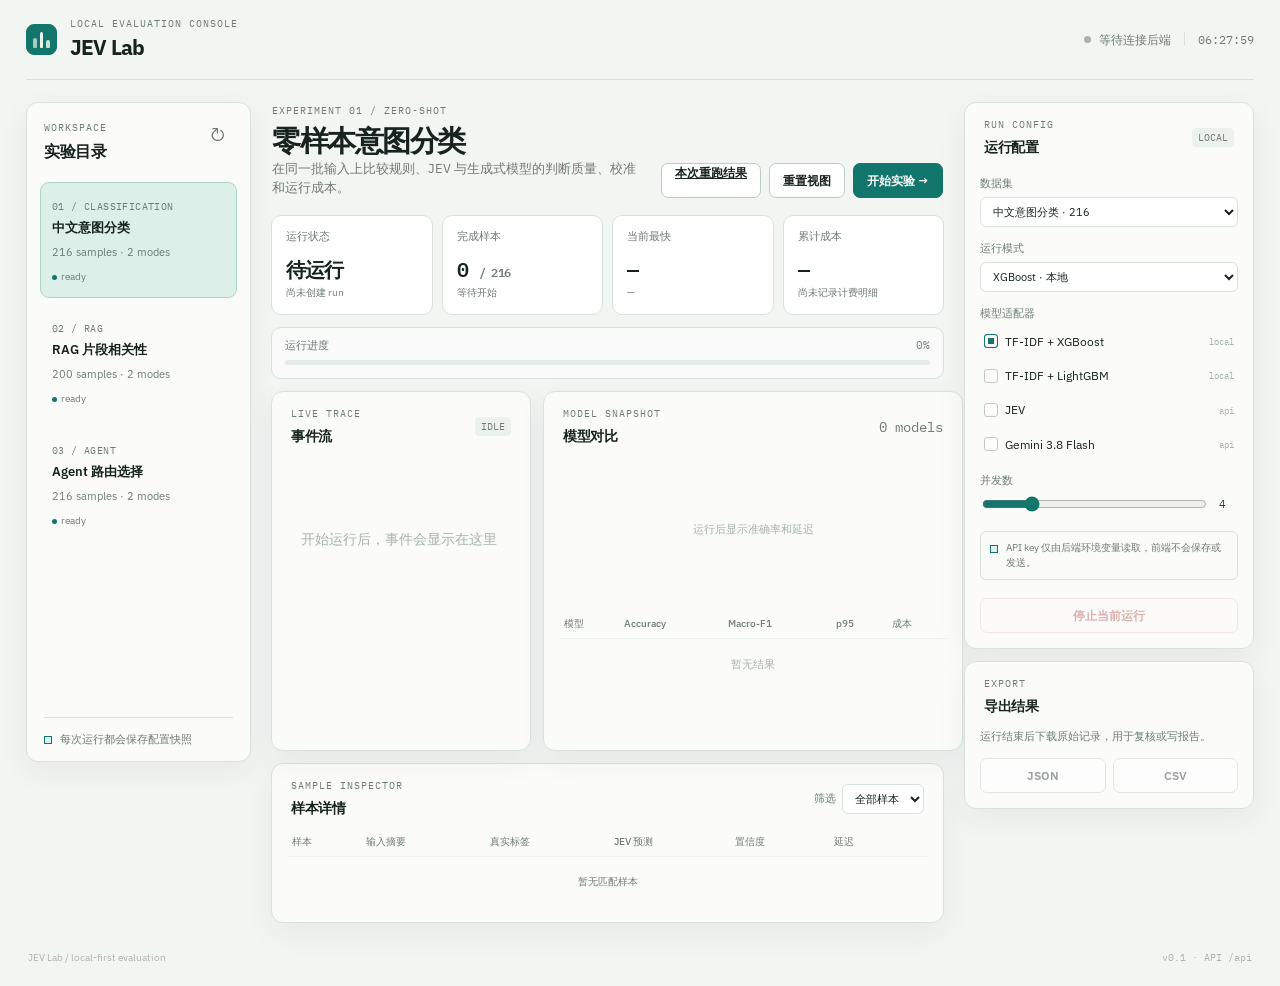
==== jev_workbench/frontend/index.html @ 465d49b3 "Publish JEV experiment workbench with corrected benchmark records" ====
<!doctype html>
<html lang="zh-CN">
  <head>
    <meta charset="utf-8" />
    <meta name="viewport" content="width=device-width, initial-scale=1" />
    <meta name="description" content="JEV 与传统模型的本地可视化实验工作台" />
    <title>JEV Lab · 实验工作台</title>
    <link rel="preconnect" href="https://fonts.googleapis.com" />
    <link rel="preconnect" href="https://fonts.gstatic.com" crossorigin />
    <link href="https://fonts.googleapis.com/css2?family=IBM+Plex+Mono:wght@400;500;600&family=IBM+Plex+Sans:wght@400;500;600;700&display=swap" rel="stylesheet" />
    <link rel="stylesheet" href="styles.css" />
  </head>
  <body>
    <div class="app-shell">
      <header class="topbar">
        <div class="brand-lockup">
          <div class="brand-mark" aria-hidden="true"><span></span><span></span><span></span></div>
          <div>
            <p class="eyebrow">LOCAL EVALUATION CONSOLE</p>
            <h1>JEV Lab</h1>
          </div>
        </div>
        <div class="topbar-meta">
          <span class="connection-dot" id="connection-dot"></span>
          <span id="connection-label">等待连接后端</span>
          <span class="divider"></span>
          <span class="mono" id="clock">--:--:--</span>
        </div>
      </header>

      <main class="workspace">
        <aside class="sidebar panel">
          <div class="panel-heading">
            <div>
              <p class="eyebrow">WORKSPACE</p>
              <h2>实验目录</h2>
            </div>
            <button class="icon-button" id="refresh-experiments" title="刷新实验目录" aria-label="刷新实验目录">↻</button>
          </div>
          <div class="experiment-list" id="experiment-list" aria-label="实验列表"></div>
          <div class="sidebar-footer">
            <span class="status-square"></span>
            <span>每次运行都会保存配置快照</span>
          </div>
        </aside>

        <section class="main-column">
          <div class="hero-row">
            <div>
              <p class="eyebrow" id="experiment-kicker">EXPERIMENT 01 / ZERO-SHOT</p>
              <h2 id="experiment-title">零样本意图分类</h2>
              <p class="muted" id="experiment-description">在同一批输入上比较规则、JEV 与生成式模型的判断质量、校准和运行成本。</p>
            </div>
            <div class="hero-actions">
              <a class="button button-quiet" href="/corrected.html">本次重跑结果</a>
              <button class="button button-quiet" id="reset-view">重置视图</button>
              <button class="button button-primary" id="start-run">开始实验 <span aria-hidden="true">→</span></button>
            </div>
          </div>

          <div class="metric-grid" aria-live="polite">
            <article class="metric-card"><span class="metric-label">运行状态</span><strong id="run-status">待运行</strong><span class="metric-foot" id="run-id">尚未创建 run</span></article>
            <article class="metric-card"><span class="metric-label">完成样本</span><strong id="sample-progress">0 <small>/ —</small></strong><span class="metric-foot" id="throughput">等待开始</span></article>
            <article class="metric-card"><span class="metric-label">当前最快</span><strong id="fastest-model">—</strong><span class="metric-foot" id="fastest-latency">—</span></article>
            <article class="metric-card"><span class="metric-label">累计成本</span><strong id="total-cost">—</strong><span class="metric-foot">尚未记录计费明细</span></article>
          </div>

          <div class="progress-block panel-lite">
            <div class="progress-header"><span>运行进度</span><span class="mono" id="progress-percent">0%</span></div>
            <div class="progress-track"><div class="progress-value" id="progress-value"></div></div>
          </div>

          <div class="content-grid">
            <section class="panel chart-panel">
              <div class="panel-heading compact"><div><p class="eyebrow">LIVE TRACE</p><h3>事件流</h3></div><span class="live-chip" id="live-chip">IDLE</span></div>
              <div class="event-feed" id="event-feed" aria-live="polite" aria-label="实验事件流"></div>
            </section>
            <section class="panel chart-panel result-panel">
              <div class="panel-heading compact"><div><p class="eyebrow">MODEL SNAPSHOT</p><h3>模型对比</h3></div><span class="muted mono" id="result-count">0 models</span></div>
              <div class="chart-wrap"><canvas id="model-chart" aria-label="模型指标对比图"></canvas><div class="chart-fallback" id="chart-fallback">运行后显示准确率和延迟</div></div>
              <div class="table-wrap"><table><thead><tr><th>模型</th><th>Accuracy</th><th>Macro-F1</th><th>p95</th><th>成本</th></tr></thead><tbody id="result-table"><tr><td colspan="5" class="empty-cell">暂无结果</td></tr></tbody></table></div>
            </section>
          </div>

          <section class="panel sample-panel">
            <div class="panel-heading compact"><div><p class="eyebrow">SAMPLE INSPECTOR</p><h3>样本详情</h3></div><label class="select-label">筛选 <select id="sample-filter"><option value="all">全部样本</option><option value="errors">错误</option><option value="boundary">边界样本</option></select></label></div>
            <div class="sample-table-wrap"><table><thead><tr><th>样本</th><th>输入摘要</th><th>真实标签</th><th>JEV 预测</th><th>置信度</th><th>延迟</th><th></th></tr></thead><tbody id="sample-table"><tr><td colspan="7" class="empty-cell">开始运行后查看单条样本</td></tr></tbody></table></div>
          </section>
        </section>

        <aside class="right-rail">
          <section class="panel config-panel">
            <div class="panel-heading compact"><div><p class="eyebrow">RUN CONFIG</p><h3>运行配置</h3></div><span class="config-state">LOCAL</span></div>
            <label class="field-label">数据集<select id="dataset-select"><option value="intent-classification">中文意图分类 · 216</option><option value="rag-relevance">RAG 片段相关性 · 200</option><option value="agent-routing">Agent 路由选择 · 216</option></select></label>
            <label class="field-label">运行模式<select id="mode-select"><option value="xgboost">XGBoost · 本地</option><option value="lightgbm">LightGBM · 本地</option><option value="jev">JEV API · 远程</option><option value="gemini">Gemini 3.8 Flash · 远程</option><option value="simulation">规则模拟 · 本地</option></select></label>
            <div class="field-label">模型适配器</div>
            <div class="model-toggles" id="model-toggles"><label class="toggle-row"><input type="checkbox" value="xgboost" checked /><span class="toggle-box"></span><span>TF-IDF + XGBoost</span><em>local</em></label><label class="toggle-row"><input type="checkbox" value="lightgbm" /><span class="toggle-box"></span><span>TF-IDF + LightGBM</span><em>local</em></label><label class="toggle-row"><input type="checkbox" value="jev" /><span class="toggle-box"></span><span>JEV</span><em>api</em></label><label class="toggle-row"><input type="checkbox" value="gemini" /><span class="toggle-box"></span><span>Gemini 3.8 Flash</span><em>api</em></label></div>
            <label class="field-label">并发数<div class="range-row"><input id="concurrency" type="range" min="1" max="16" value="4" /><output id="concurrency-value">4</output></div></label>
            <div class="config-note"><span class="status-square"></span><span>API key 仅由后端环境变量读取，前端不会保存或发送。</span></div>
            <button class="button button-stop" id="stop-run" disabled>停止当前运行</button>
          </section>
          <section class="panel export-panel">
            <div class="panel-heading compact"><div><p class="eyebrow">EXPORT</p><h3>导出结果</h3></div></div>
            <p class="muted">运行结束后下载原始记录，用于复核或写报告。</p>
            <div class="export-actions"><button class="button button-quiet" id="export-json" disabled>JSON</button><button class="button button-quiet" id="export-csv" disabled>CSV</button></div>
          </section>
        </aside>
      </main>
      <footer class="footer"><span>JEV Lab / local-first evaluation</span><span class="mono">v0.1 · API <span id="api-origin">/api</span></span></footer>
    </div>
    <div class="toast" id="toast" role="status"></div>
    <script src="app.js?v=corrected-partial-20261007-heldout"></script>
  </body>
</html>
---- jev_workbench/frontend/styles.css ----
:root {
  --canvas: #f3f5f3;
  --surface: #fbfcfa;
  --surface-strong: #ffffff;
  --ink: #17231f;
  --muted: #6e7b76;
  --faint: #a7b3ae;
  --line: #d9e1dc;
  --line-strong: #bfccc5;
  --teal: #12766c;
  --teal-deep: #0b514c;
  --teal-soft: #dcefe9;
  --orange: #cb6b36;
  --orange-soft: #fae8dc;
  --yellow: #f4c861;
  --danger: #b74a43;
  --mono: "IBM Plex Mono", "SFMono-Regular", Consolas, monospace;
  --sans: "IBM Plex Sans", "Noto Sans SC", "PingFang SC", sans-serif;
  --radius: 12px;
  --shadow: 0 10px 30px rgba(26, 52, 43, .06);
}

* { box-sizing: border-box; }
html { background: var(--canvas); }
body { margin: 0; color: var(--ink); background: var(--canvas); font-family: var(--sans); font-size: 14px; line-height: 1.45; }
button, select, input { font: inherit; }
button { cursor: pointer; }
button:focus-visible, select:focus-visible, input:focus-visible { outline: 2px solid var(--teal); outline-offset: 2px; }
.app-shell { min-height: 100vh; max-width: 1800px; margin: 0 auto; padding: 0 26px; }
.topbar { min-height: 80px; display: flex; align-items: center; justify-content: space-between; border-bottom: 1px solid var(--line); }
.brand-lockup { display: flex; gap: 13px; align-items: center; }
.brand-lockup h1 { margin: 1px 0 0; font-size: 21px; letter-spacing: -.04em; }
.brand-mark { width: 31px; height: 31px; display: flex; gap: 3px; align-items: end; padding: 6px; border: 1px solid var(--teal); border-radius: 8px; background: var(--teal); }
.brand-mark span { display: block; flex: 1; border-radius: 2px 2px 1px 1px; background: #e9f5ee; }
.brand-mark span:nth-child(1) { height: 10px; opacity: .68; }.brand-mark span:nth-child(2) { height: 16px; }.brand-mark span:nth-child(3) { height: 8px; opacity: .84; }
.eyebrow { margin: 0; color: var(--muted); font-family: var(--mono); font-size: 10px; letter-spacing: .1em; }
.topbar-meta { display: flex; align-items: center; gap: 8px; color: var(--muted); font-size: 12px; }
.connection-dot { display: inline-block; width: 7px; height: 7px; border-radius: 50%; background: var(--faint); }
.connection-dot.connected { background: var(--teal); box-shadow: 0 0 0 3px var(--teal-soft); }
.connection-dot.error { background: var(--danger); box-shadow: 0 0 0 3px var(--orange-soft); }
.divider { width: 1px; height: 14px; margin: 0 5px; background: var(--line); }
.mono { font-family: var(--mono); }
.workspace { display: grid; grid-template-columns: 225px minmax(500px, 1fr) 290px; gap: 20px; padding: 22px 0 28px; align-items: start; }
.panel { border: 1px solid var(--line); border-radius: var(--radius); background: var(--surface); box-shadow: var(--shadow); }
.panel-lite { border: 1px solid var(--line); border-radius: 10px; background: rgba(255,255,255,.55); }
.sidebar { min-height: 660px; display: flex; flex-direction: column; padding: 18px 13px 13px; }
.panel-heading { display: flex; justify-content: space-between; align-items: flex-start; gap: 12px; padding: 0 4px; }
.panel-heading h2, .panel-heading h3 { margin: 4px 0 0; letter-spacing: -.025em; }
.panel-heading h2 { font-size: 16px; }.panel-heading h3 { font-size: 14px; }
.panel-heading.compact { align-items: center; }
.icon-button { border: 0; border-radius: 7px; padding: 4px 7px; color: var(--muted); background: transparent; font-size: 19px; line-height: 1; }
.icon-button:hover { color: var(--teal-deep); background: var(--teal-soft); }
.experiment-list { display: grid; gap: 6px; margin-top: 19px; }
.experiment-item { display: block; width: 100%; padding: 12px 11px; border: 1px solid transparent; border-radius: 9px; background: transparent; text-align: left; color: var(--ink); transition: border .15s ease, background .15s ease; }
.experiment-item:hover { background: #f2f7f3; }.experiment-item.active { border-color: #afd2c7; background: var(--teal-soft); }
.experiment-item .item-code { color: var(--muted); font: 10px var(--mono); letter-spacing: .04em; }.experiment-item .item-title { margin-top: 4px; font-weight: 600; font-size: 13px; }.experiment-item .item-meta { margin-top: 7px; color: var(--muted); font-size: 11px; }
.item-state { display: inline-flex; align-items: center; gap: 4px; margin-top: 9px; color: var(--muted); font-size: 10px; }.item-state::before { content: ""; width: 5px; height: 5px; border-radius: 50%; background: var(--faint); }.item-state.ready::before { background: var(--teal); }
.sidebar-footer { display: flex; gap: 8px; align-items: flex-start; margin: auto 4px 0; padding-top: 14px; border-top: 1px solid var(--line); color: var(--muted); font-size: 11px; }
.status-square { display: inline-block; width: 8px; height: 8px; flex: 0 0 8px; margin-top: 4px; border: 1px solid var(--teal); background: var(--teal-soft); }
.main-column { min-width: 0; }
.hero-row { display: flex; justify-content: space-between; align-items: flex-end; gap: 22px; min-height: 94px; padding: 2px 1px 17px; }
.hero-row h2 { margin: 6px 0 5px; font-size: clamp(23px, 2.3vw, 31px); letter-spacing: -.05em; line-height: 1.05; }
.muted { margin: 0; color: var(--muted); }.hero-row .muted { max-width: 620px; font-size: 13px; }
.hero-actions { display: flex; align-items: center; gap: 8px; flex-shrink: 0; }
.button { min-height: 35px; padding: 0 13px; border: 1px solid var(--line-strong); border-radius: 7px; color: var(--ink); background: var(--surface-strong); font-size: 12px; font-weight: 600; transition: transform .15s ease, border .15s ease, background .15s ease; }.button:hover:not(:disabled) { transform: translateY(-1px); border-color: var(--teal); }.button:active:not(:disabled) { transform: translateY(0); }.button:disabled { cursor: not-allowed; opacity: .42; }
.button-primary { border-color: var(--teal); color: #fff; background: var(--teal); }.button-primary:hover:not(:disabled) { background: var(--teal-deep); }.button-quiet:hover:not(:disabled) { background: var(--teal-soft); }.button-stop { width: 100%; margin-top: 18px; border-color: #e5c7ba; color: var(--danger); background: #fffaf8; }
.metric-grid { display: grid; grid-template-columns: repeat(4, minmax(0, 1fr)); gap: 9px; }.metric-card { min-height: 91px; padding: 13px 14px; border: 1px solid var(--line); border-radius: 10px; background: var(--surface-strong); }.metric-label { display: block; color: var(--muted); font-size: 11px; }.metric-card strong { display: block; margin: 8px 0 1px; font: 600 20px var(--mono); letter-spacing: -.04em; }.metric-card strong small { color: var(--muted); font-size: 12px; }.metric-foot { display: block; overflow: hidden; color: var(--muted); font-size: 10px; text-overflow: ellipsis; white-space: nowrap; }
.progress-block { margin-top: 12px; padding: 10px 13px 13px; }.progress-header { display: flex; justify-content: space-between; margin-bottom: 7px; color: var(--muted); font-size: 11px; }.progress-track { height: 5px; overflow: hidden; border-radius: 99px; background: #e3ebe6; }.progress-value { height: 100%; width: 0; border-radius: inherit; background: var(--teal); transition: width .4s ease; }
.content-grid { display: grid; grid-template-columns: minmax(260px, .88fr) minmax(420px, 1.12fr); gap: 12px; margin-top: 12px; }.chart-panel { min-height: 345px; padding: 15px; }.live-chip, .config-state { padding: 3px 6px; border-radius: 4px; color: var(--muted); background: #edf1ee; font: 10px var(--mono); }.live-chip.active { color: var(--teal-deep); background: var(--teal-soft); }.live-chip.done { color: #835118; background: #f9edcf; }
.event-feed { height: 276px; overflow: auto; margin-top: 13px; padding: 0 5px 0 0; }.event-feed::-webkit-scrollbar { width: 5px; }.event-feed::-webkit-scrollbar-thumb { border-radius: 99px; background: var(--line-strong); }.event-line { display: grid; grid-template-columns: 49px 7px 1fr; gap: 8px; padding: 8px 0; border-bottom: 1px solid #edf1ee; font-size: 11px; }.event-time { color: var(--faint); font: 10px var(--mono); }.event-bullet { width: 7px; height: 7px; margin-top: 5px; border-radius: 50%; background: var(--teal); }.event-line.warn .event-bullet { background: var(--yellow); }.event-line.error .event-bullet { background: var(--danger); }.event-detail { color: var(--muted); }.event-detail strong { display: block; color: var(--ink); font-weight: 500; }.event-empty { padding: 70px 0; text-align: center; color: var(--faint); }
.chart-wrap { position: relative; height: 145px; margin: 11px 0 9px; }.chart-wrap canvas { width: 100% !important; height: 145px !important; }.chart-fallback { position: absolute; inset: 0; display: grid; place-items: center; color: var(--faint); font-size: 11px; pointer-events: none; }.chart-fallback.hidden { display: none; }.table-wrap, .sample-table-wrap { overflow-x: auto; }table { width: 100%; border-collapse: collapse; font-size: 11px; }th { padding: 6px 5px; color: var(--muted); font-size: 10px; font-weight: 500; text-align: left; white-space: nowrap; }td { padding: 8px 5px; border-top: 1px solid #edf1ee; white-space: nowrap; }td.num, .model-name { font-family: var(--mono); }.model-name { color: var(--teal-deep); font-size: 10px; }.empty-cell { padding: 18px 5px; color: var(--faint); text-align: center; }
.sample-panel { margin-top: 12px; padding: 15px; }.select-label { display: flex; align-items: center; gap: 6px; color: var(--muted); font-size: 11px; }.select-label select, .field-label select { border: 1px solid var(--line); border-radius: 6px; padding: 6px 8px; color: var(--ink); background: var(--surface-strong); font-size: 11px; }.sample-table-wrap { margin-top: 11px; }.sample-table-wrap td { max-width: 195px; overflow: hidden; text-overflow: ellipsis; }.sample-table-wrap td:first-child { color: var(--muted); font-family: var(--mono); font-size: 10px; }.sample-error { color: var(--danger); }.sample-ok { color: var(--teal); }.detail-button { padding: 2px 5px; border: 0; color: var(--teal); background: transparent; font-size: 11px; }
.right-rail { display: grid; gap: 12px; }.config-panel, .export-panel { padding: 15px; }.config-panel .panel-heading { margin-bottom: 19px; }.field-label { display: block; margin-top: 14px; color: var(--muted); font-size: 11px; }.field-label select { display: block; width: 100%; margin-top: 5px; }.model-toggles { display: grid; gap: 5px; margin-top: 5px; }.toggle-row { display: flex; align-items: center; gap: 7px; padding: 6px 4px; border-radius: 5px; font-size: 12px; }.toggle-row:hover { background: #f1f5f2; }.toggle-row input { position: absolute; opacity: 0; }.toggle-box { width: 14px; height: 14px; border: 1px solid var(--line-strong); border-radius: 3px; background: var(--surface-strong); }.toggle-row input:checked + .toggle-box { border-color: var(--teal); background: var(--teal); box-shadow: inset 0 0 0 3px var(--surface-strong); }.toggle-row em { margin-left: auto; color: var(--faint); font: 9px var(--mono); font-style: normal; }.range-row { display: flex; gap: 10px; align-items: center; margin-top: 5px; }.range-row input { width: 100%; accent-color: var(--teal); }.range-row output { width: 22px; color: var(--teal-deep); font: 11px var(--mono); }.config-note { display: flex; gap: 8px; margin-top: 17px; padding: 9px; border: 1px solid var(--line); border-radius: 6px; color: var(--muted); font-size: 10px; }.export-panel .muted { margin: 13px 0; font-size: 11px; }.export-actions { display: flex; gap: 7px; }.export-actions .button { flex: 1; }
.footer { display: flex; justify-content: space-between; padding: 0 2px 20px; color: var(--faint); font-size: 10px; }.toast { position: fixed; right: 25px; bottom: 23px; z-index: 10; max-width: 340px; padding: 10px 13px; border: 1px solid var(--line-strong); border-radius: 7px; opacity: 0; color: var(--ink); background: var(--surface-strong); box-shadow: var(--shadow); font-size: 12px; pointer-events: none; transform: translateY(6px); transition: opacity .2s, transform .2s; }.toast.show { opacity: 1; transform: translateY(0); }
@media (max-width: 1250px) { .workspace { grid-template-columns: 205px minmax(460px, 1fr); }.right-rail { grid-column: 2; grid-template-columns: 1fr 1fr; }.content-grid { grid-template-columns: 1fr; }.chart-panel { min-height: 290px; }.event-feed { height: 210px; } }
@media (max-width: 820px) { .app-shell { padding: 0 14px; }.topbar { min-height: 68px; }.topbar-meta { display: none; }.workspace { display: block; padding-top: 14px; }.sidebar { min-height: auto; margin-bottom: 14px; }.experiment-list { grid-template-columns: repeat(3, 1fr); }.sidebar-footer { display: none; }.hero-row { align-items: flex-start; flex-direction: column; gap: 15px; }.hero-actions { width: 100%; }.hero-actions .button { flex: 1; }.metric-grid { grid-template-columns: repeat(2, 1fr); }.right-rail { display: grid; grid-template-columns: 1fr; margin-top: 12px; } }
@media (max-width: 500px) { .experiment-list { grid-template-columns: 1fr; }.experiment-item { padding: 9px 10px; }.metric-card { min-height: 82px; }.metric-card strong { font-size: 17px; }.content-grid { gap: 9px; }.sample-panel, .chart-panel, .config-panel, .export-panel { padding: 12px; }.footer { display: block; }.footer .mono { display: block; margin-top: 5px; } }
@media (prefers-reduced-motion: reduce) { *, *::before, *::after { scroll-behavior: auto !important; transition-duration: .01ms !important; animation-duration: .01ms !important; } }
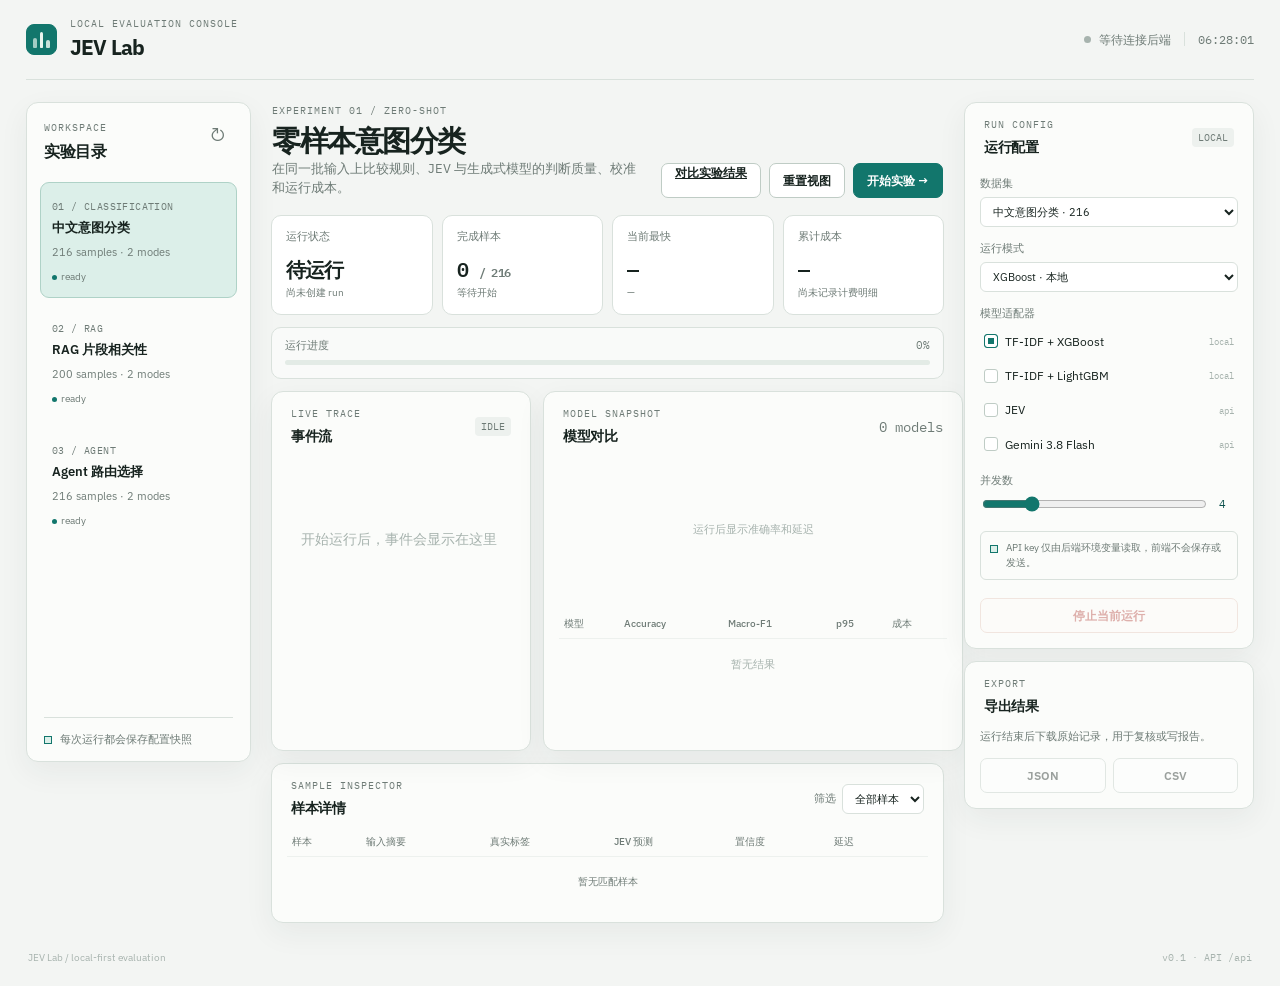
==== commit 41bdcdbe: "Publish the MASSIVE + T2Ranking comparison experiment Replaces the previous synthetic-template bench" ====
--- a/jev_workbench/frontend/index.html
+++ b/jev_workbench/frontend/index.html
@@ -52,7 +52,7 @@
               <p class="muted" id="experiment-description">在同一批输入上比较规则、JEV 与生成式模型的判断质量、校准和运行成本。</p>
             </div>
             <div class="hero-actions">
-              <a class="button button-quiet" href="/corrected.html">本次重跑结果</a>
+              <a class="button button-quiet" href="/scientific.html">对比实验结果</a>
               <button class="button button-quiet" id="reset-view">重置视图</button>
               <button class="button button-primary" id="start-run">开始实验 <span aria-hidden="true">→</span></button>
             </div>
@@ -109,6 +109,6 @@
       <footer class="footer"><span>JEV Lab / local-first evaluation</span><span class="mono">v0.1 · API <span id="api-origin">/api</span></span></footer>
     </div>
     <div class="toast" id="toast" role="status"></div>
-    <script src="app.js?v=corrected-partial-20261007-heldout"></script>
+    <script src="app.js?v=public-comparison-20261007"></script>
   </body>
 </html>
